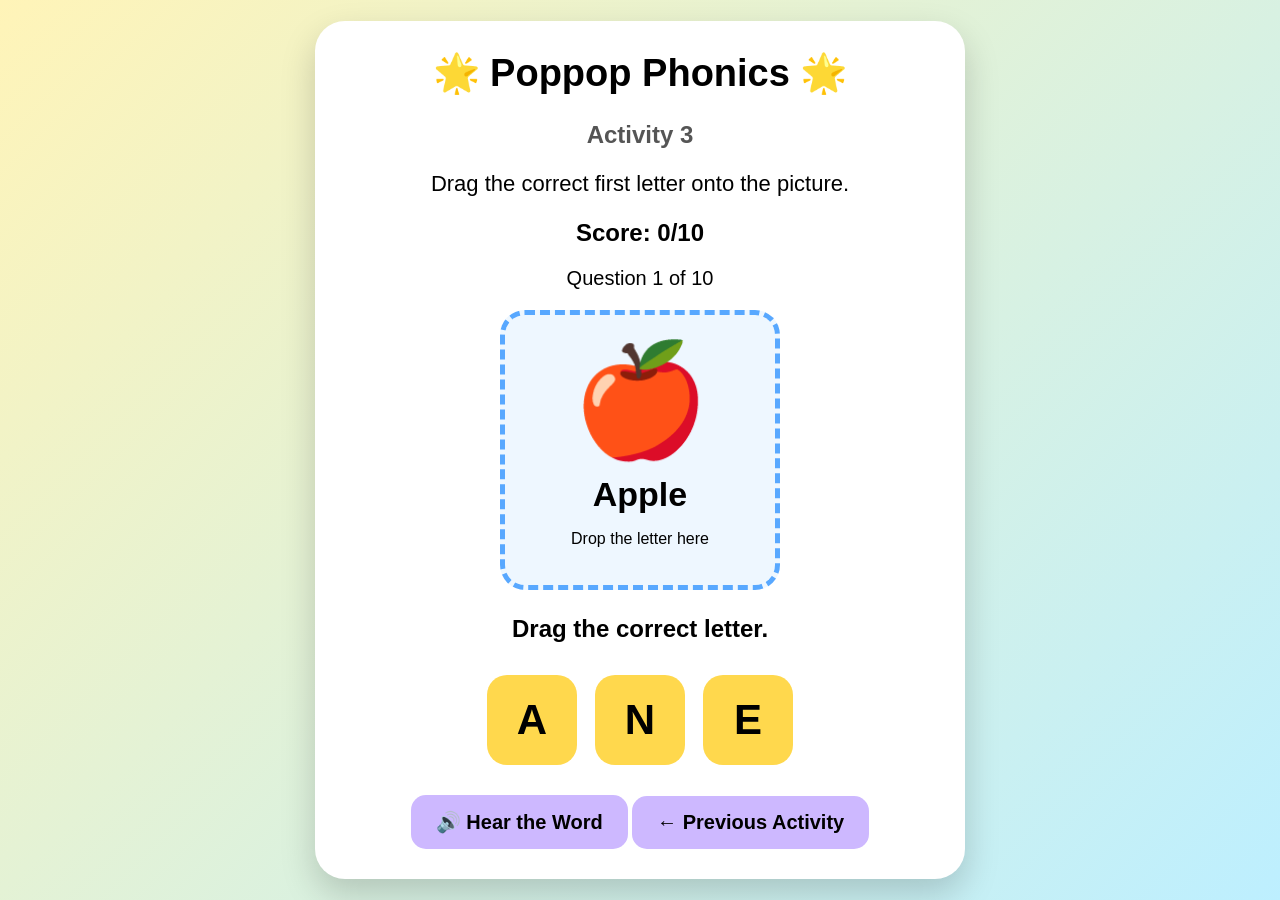
==== activity3.html @ 20bcba76 "Activity 3" ====
<!DOCTYPE html>
<html lang="en">

<head>
    <meta charset="UTF-8">

    <meta
        name="viewport"
        content="width=device-width, initial-scale=1.0">

    <title>Poppop Phonics - Activity 3</title>

    <link rel="stylesheet" href="activity3.css">
</head>

<body>

    <main class="game-card">

        <h1>🌟 Poppop Phonics 🌟</h1>

        <h2>Activity 3</h2>

        <p class="instructions">
            Drag the correct first letter onto the picture.
        </p>

        <div class="score-area">
            Score:
            <span id="score">0</span>/10
        </div>

        <div class="progress">
            Question
            <span id="question-number">1</span>
            of
            <span id="total-questions">10</span>
        </div>

        <div
            id="drop-zone"
            class="drop-zone">

            <div
                id="picture"
                class="picture">
                🍎
            </div>

            <div
                id="word"
                class="word">
                Apple
            </div>

            <p>
                Drop the letter here
            </p>

        </div>

        <div
            id="feedback"
            class="feedback">
            Drag the correct letter.
        </div>

        <div
            id="letters"
            class="letters">

            <!-- JavaScript creates the letters -->

        </div>

        <button
            id="sound-button"
            class="sound-button">
            🔊 Hear the Word
        </button>
        
        <button
    id="previousButton"
    class="sound-button"
    type="button">
    ← Previous Activity
</button>

    </main>

    <script src="activity3.js"></script>

</body>
</html>
---- activity3.css ----
* {
    box-sizing: border-box;
}

body {
    margin: 0;
    padding: 20px;

    min-height: 100vh;

    display: flex;
    justify-content: center;
    align-items: center;

    font-family: Arial, sans-serif;
    text-align: center;

    background: linear-gradient(135deg,#fff4b8,#bdefff);
}

.game-card {

    width: 100%;
    max-width: 650px;

    padding: 30px;

    background: white;

    border-radius: 30px;

    box-shadow: 0 15px 35px rgba(0,0,0,.18);
}

h1{

    margin-top:0;
    font-size:38px;

}

h2{

    color:#555;
    margin-bottom:10px;

}

.instructions{

    font-size:22px;

}

.score-area{

    margin:20px 0;
    font-size:24px;
    font-weight:bold;

}

.progress{

    margin-bottom:20px;
    font-size:20px;

}

.drop-zone{

    width:280px;
    height:280px;

    margin:0 auto 25px;

    border:5px dashed #58a8ff;

    border-radius:25px;

    display:flex;
    flex-direction:column;

    justify-content:center;
    align-items:center;

    background:#eef7ff;

}

.picture{

    font-size:110px;

}

.word{

    font-size:34px;
    font-weight:bold;

    margin-top:10px;

}

.feedback{

    min-height:40px;

    margin:20px;

    font-size:24px;

    font-weight:bold;

}

.letters{

    display:flex;

    justify-content:center;

    gap:18px;

    flex-wrap:wrap;

}

.letter{

    width:90px;

    height:90px;

    border:none;

    border-radius:20px;

    background:#ffd84d;

    font-size:42px;

    font-weight:bold;

    cursor:pointer;

    transition:.2s;
}

.letter:hover{

    transform:scale(1.1);

}

.sound-button{

    margin-top:30px;

    padding:15px 25px;

    border:none;

    border-radius:15px;

    background:#cdb8ff;

    font-size:20px;

    font-weight:bold;

    cursor:pointer;

}

.correct{

    color:green;

}

.wrong{

    color:red;

}

@media(max-width:600px){

.game-card{

padding:20px;

}

.picture{

font-size:90px;

}

.word{

font-size:28px;

}

.letter{

width:70px;

height:70px;

font-size:34px;

}

.drop-zone{

width:230px;

height:230px;

}

.instructions{

font-size:18px;

}

.feedback{

font-size:20px;

}

}
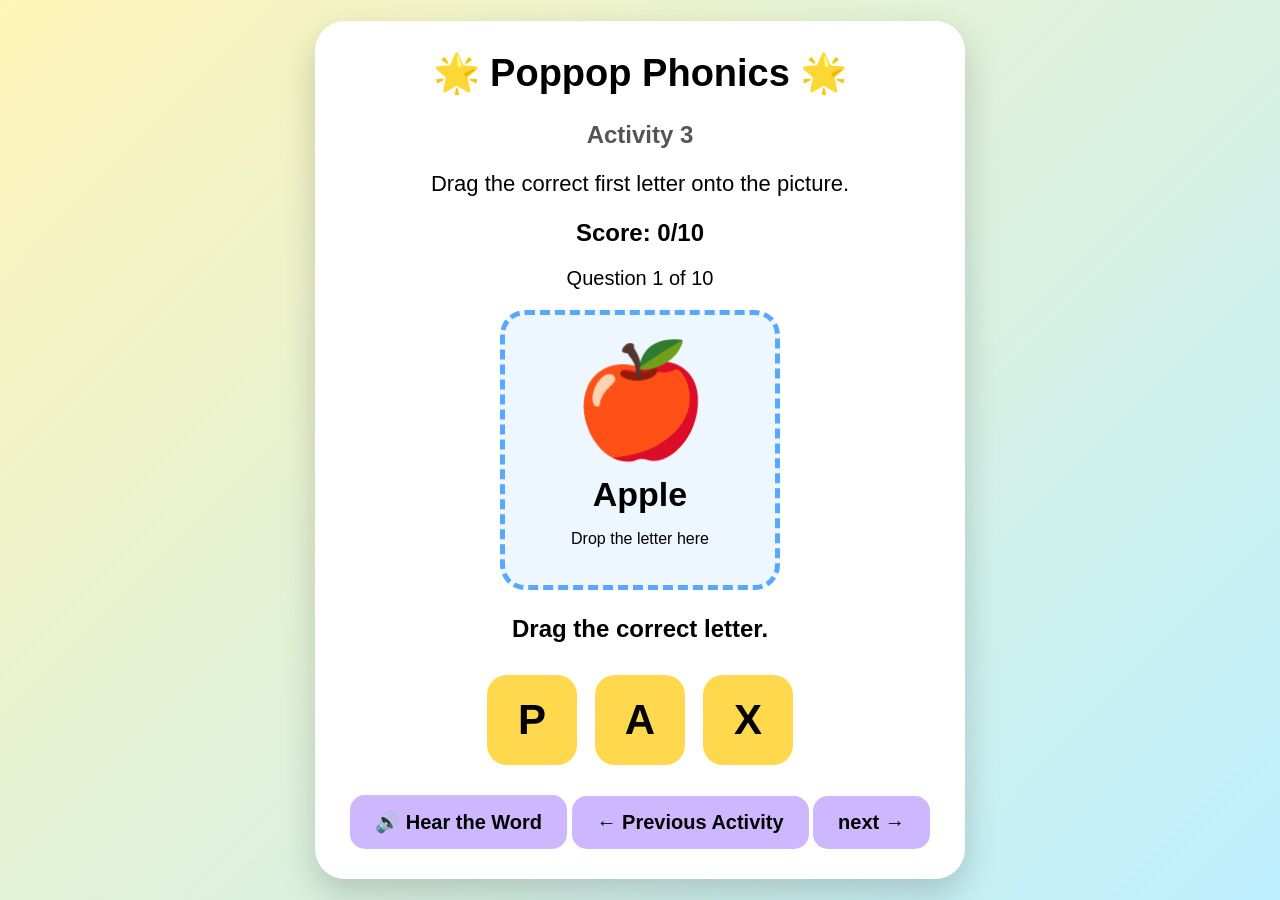
==== commit 539d4cb9: "Soccer" ====
--- a/activity3.html
+++ b/activity3.html
@@ -86,6 +86,13 @@
     ← Previous Activity
 </button>
 
+<button
+    id="nextButton"
+    class="sound-button"
+    type="button">
+    next →
+</button>
+
     </main>
 
     <script src="activity3.js"></script>
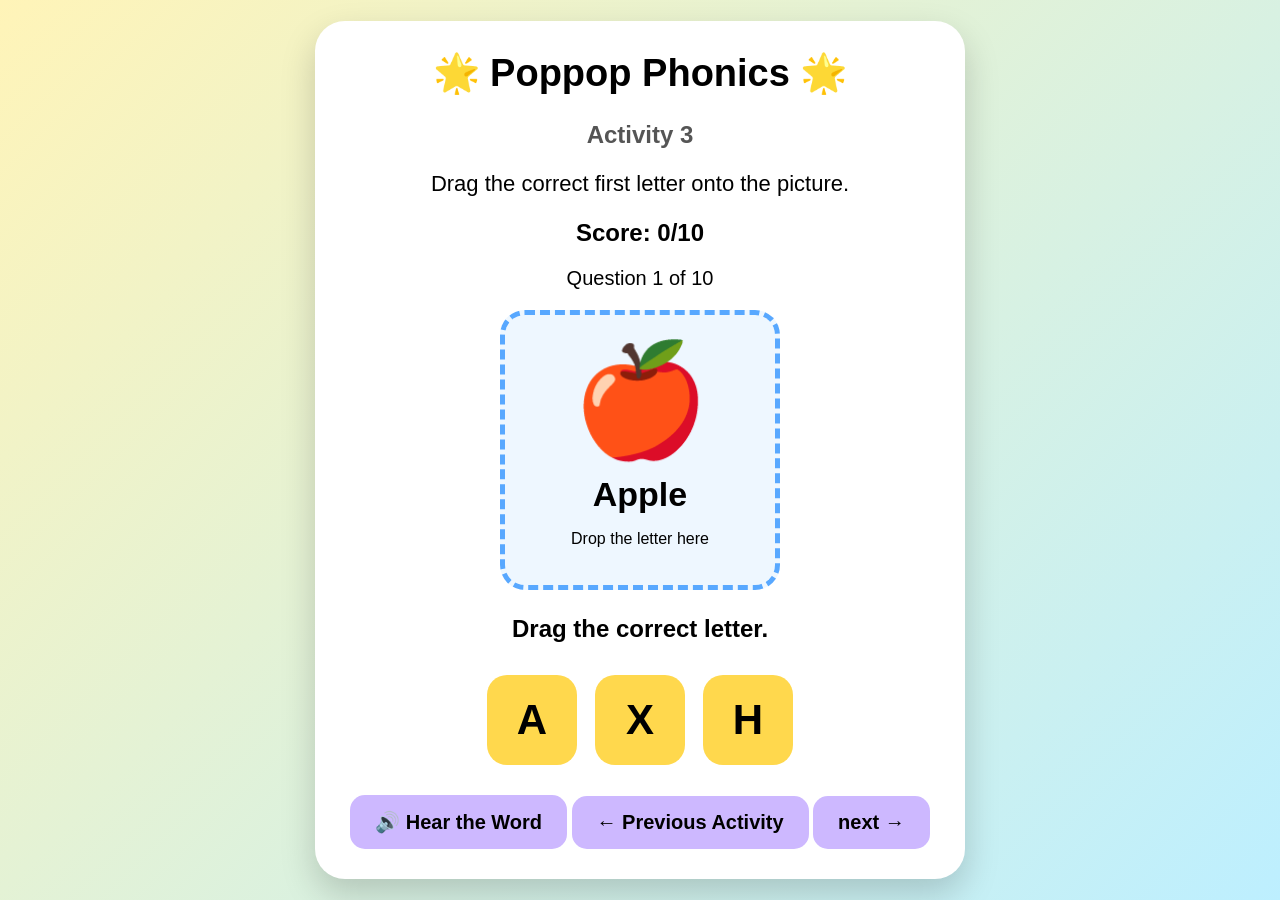
==== commit 39fd0539: "button" ====
--- a/activity3.html
+++ b/activity3.html
@@ -95,7 +95,7 @@
 
     </main>
 
-    <script src="activity3.js"></script>
+<script src="activity3.js?v=10"></script>
 
 </body>
 </html>
--- a/activity3.css
+++ b/activity3.css
@@ -236,4 +236,8 @@
 
 }
 
+}#nextButton {
+    position: relative;
+    z-index: 20;
+    touch-action: manipulation;
 }
